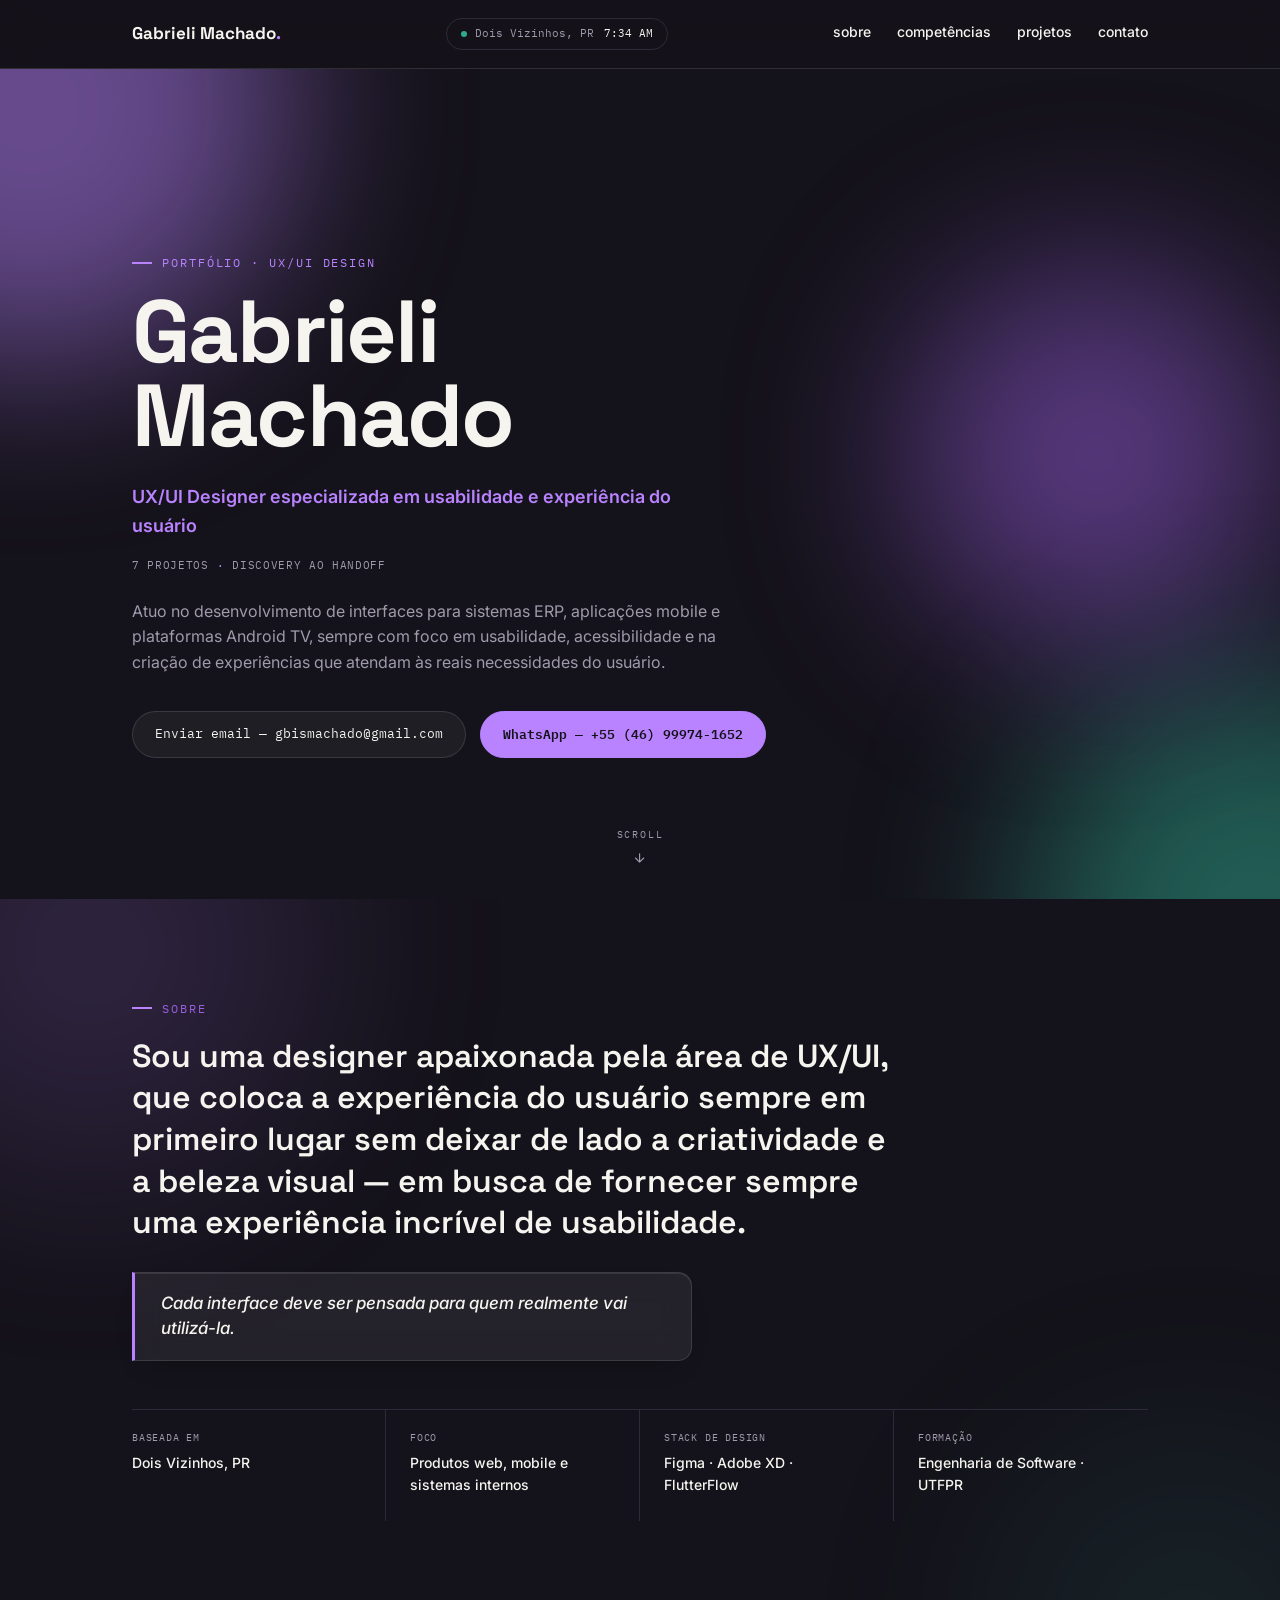
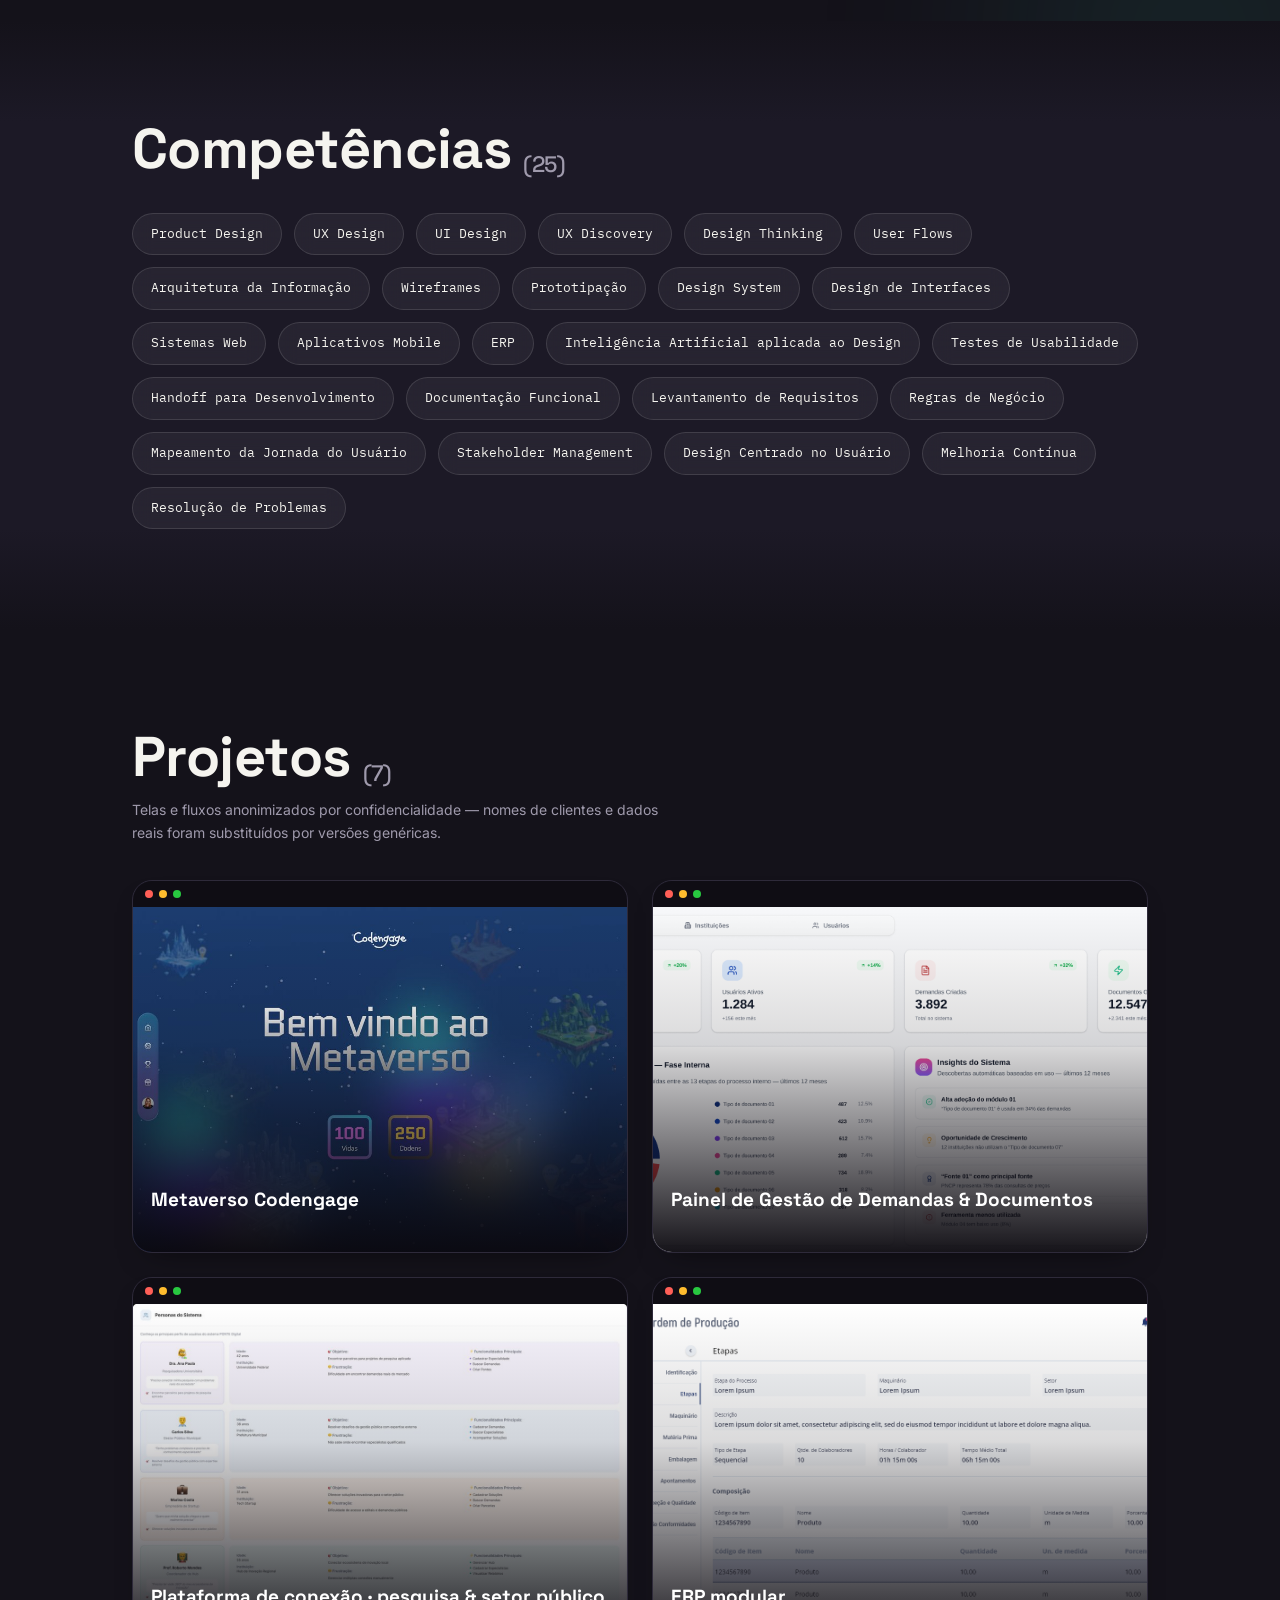
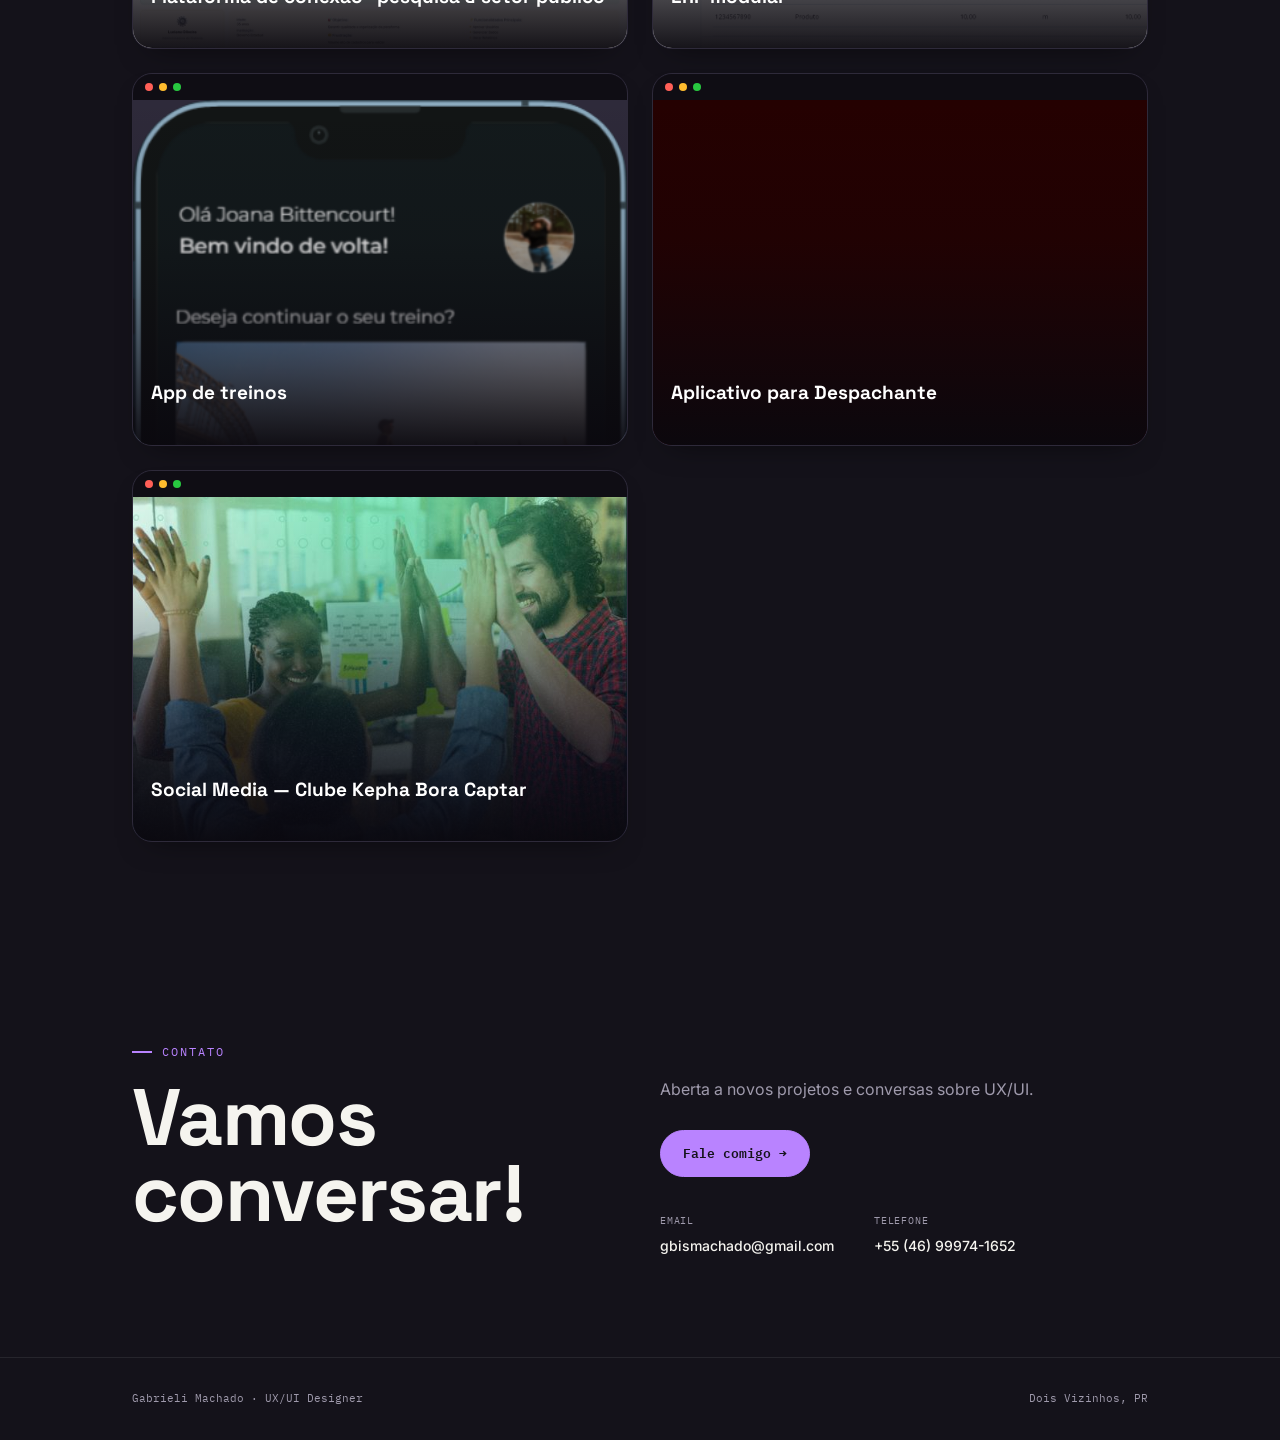
==== index.html @ b2d5ffd6 "atualizações" ====
<!DOCTYPE html>
<html lang="pt-BR">
<head>
<meta charset="UTF-8">
<meta name="viewport" content="width=device-width, initial-scale=1.0">
<title>Gabrieli Machado — UX/UI Designer</title>
<link rel="icon" type="image/png" href="/favicon.png">
<link rel="preconnect" href="https://fonts.googleapis.com">
<link href="https://fonts.googleapis.com/css2?family=Space+Grotesk:wght@500;600;700&family=Inter:wght@400;500;600;700&family=IBM+Plex+Mono:wght@400;500&display=swap" rel="stylesheet">
<link rel="stylesheet" href="/styles.css">
</head>
<body>

<div class="page-veil is-active" id="pageVeil" aria-hidden="true"></div>

<header class="site-header">
  <div class="wrap header-inner">
    <div class="logo">Gabrieli Machado<span class="dot-accent">.</span></div>
    <div class="status-pill"><span class="pulse"></span>Dois Vizinhos, PR <span class="clock" id="clock">--:--</span></div>
    <button class="nav-toggle" id="navToggle" aria-label="Abrir menu" aria-expanded="false" aria-controls="siteNav"><span></span><span></span><span></span></button>
    <nav id="siteNav">
      <a href="#sobre">sobre</a>
      <a href="#competencias">competências</a>
      <a href="#projetos">projetos</a>
      <a href="#contato">contato</a>
    </nav>
  </div>
  <div class="scroll-progress" aria-hidden="true"><span class="scroll-progress-bar"></span></div>
</header>

<section id="hero" class="hero hero-dark">
  <div class="hero-mesh" aria-hidden="true">
    <span class="mesh-blob mesh-blob--1"></span>
    <span class="mesh-blob mesh-blob--2"></span>
    <span class="mesh-blob mesh-blob--3"></span>
  </div>
  <div class="hero-spotlight" aria-hidden="true"></div>
  <div class="tool-cards" aria-hidden="true">
    <div class="tool-scene">
      <div class="tool-col">
        <div class="tool-track tool-track--up">
          <div class="tool-card" style="--i:0"><div class="tool-card-inner"><div class="tool-icon">Fg</div><span class="tool-label">Figma</span></div></div>
          <div class="tool-card" style="--i:1"><div class="tool-card-inner"><div class="tool-icon">Xd</div><span class="tool-label">Adobe XD</span></div></div>
          <div class="tool-card" style="--i:2"><div class="tool-card-inner"><div class="tool-icon">Ff</div><span class="tool-label">FlutterFlow</span></div></div>
          <div class="tool-card" style="--i:3"><div class="tool-card-inner"><div class="tool-icon">Fg</div><span class="tool-label">Figma</span></div></div>
          <div class="tool-card" style="--i:4"><div class="tool-card-inner"><div class="tool-icon">Xd</div><span class="tool-label">Adobe XD</span></div></div>
          <div class="tool-card" style="--i:5"><div class="tool-card-inner"><div class="tool-icon">Ff</div><span class="tool-label">FlutterFlow</span></div></div>
        </div>
      </div>
      <div class="tool-col">
        <div class="tool-track tool-track--down">
          <div class="tool-card" style="--i:0"><div class="tool-card-inner"><div class="tool-icon">Ps</div><span class="tool-label">Photoshop</span></div></div>
          <div class="tool-card" style="--i:1"><div class="tool-card-inner"><div class="tool-icon">&lt;/&gt;</div><span class="tool-label">HTML5 / CSS</span></div></div>
          <div class="tool-card" style="--i:2"><div class="tool-card-inner"><div class="tool-icon">Fg</div><span class="tool-label">Figma</span></div></div>
          <div class="tool-card" style="--i:3"><div class="tool-card-inner"><div class="tool-icon">Ps</div><span class="tool-label">Photoshop</span></div></div>
          <div class="tool-card" style="--i:4"><div class="tool-card-inner"><div class="tool-icon">&lt;/&gt;</div><span class="tool-label">HTML5 / CSS</span></div></div>
          <div class="tool-card" style="--i:5"><div class="tool-card-inner"><div class="tool-icon">Fg</div><span class="tool-label">Figma</span></div></div>
        </div>
      </div>
    </div>
  </div>
  <div class="wrap hero-content">
    <div class="eyebrow light hero-in" style="--d:0">Portfólio · UX/UI Design</div>
    <h1 class="giant">
      <span class="split-line" style="--i:0"><span class="split-line-inner">Gabrieli</span></span>
      <span class="split-line" style="--i:1"><span class="split-line-inner">Machado</span></span>
    </h1>
    <p class="hero-role"><span class="split-word" style="--i:0"><span class="split-word-inner">UX/UI</span></span> <span class="split-word" style="--i:1"><span class="split-word-inner">Designer</span></span> <span class="split-word" style="--i:2"><span class="split-word-inner">especializada</span></span> <span class="split-word" style="--i:3"><span class="split-word-inner">em</span></span> <span class="split-word" style="--i:4"><span class="split-word-inner">usabilidade</span></span> <span class="split-word" style="--i:5"><span class="split-word-inner">e</span></span> <span class="split-word" style="--i:6"><span class="split-word-inner">experiência</span></span> <span class="split-word" style="--i:7"><span class="split-word-inner">do</span></span> <span class="split-word" style="--i:8"><span class="split-word-inner">usuário</span></span></p>
    <div class="hero-credibility">7 projetos <span class="sep">·</span> Discovery ao Handoff</div>
    <p class="hero-lede hero-in" style="--d:6">Atuo no desenvolvimento de interfaces para sistemas ERP, aplicações mobile e plataformas Android TV, sempre com foco em usabilidade, acessibilidade e na criação de experiências que atendam às reais necessidades do usuário.</p>
    <div class="hero-links hero-in" style="--d:7">
      <a class="pill-btn" href="mailto:gbismachado@gmail.com" target="_blank">Enviar email — gbismachado@gmail.com</a>
      <a class="pill-btn primary" href="https://wa.me/5546999741652" target="_blank" rel="noopener noreferrer">WhatsApp — +55 (46) 99974-1652</a>
    </div>
  </div>
  <a class="scroll-cue" href="#sobre" aria-label="Rolar até a seção Sobre">
    <span>scroll</span>
    <svg width="14" height="14" viewBox="0 0 24 24" fill="none" stroke="currentColor" stroke-width="2" stroke-linecap="round" stroke-linejoin="round"><path d="M12 5v14M5 12l7 7 7-7"/></svg>
  </a>
</section>

<section id="sobre" class="sobre-aura">
  <span class="aura aura--1" aria-hidden="true"></span>
  <span class="aura aura--2" aria-hidden="true"></span>
  <div class="wrap reveal">
    <div class="eyebrow">Sobre</div>
    <p class="statement">Sou uma designer apaixonada pela área de UX/UI, que coloca a experiência do usuário sempre em primeiro lugar sem deixar de lado a criatividade e a beleza visual — em busca de fornecer sempre uma experiência incrível de usabilidade.</p>

    <blockquote class="pull-quote">Cada interface deve ser pensada para quem realmente vai utilizá-la.</blockquote>

    <div class="info-row">
      <div class="info-item">
        <div class="info-label">Baseada em</div>
        <div class="info-value">Dois Vizinhos, PR</div>
      </div>
      <div class="info-item">
        <div class="info-label">Foco</div>
        <div class="info-value">Produtos web, mobile e sistemas internos</div>
      </div>
      <div class="info-item">
        <div class="info-label">Stack de design</div>
        <div class="info-value">Figma · Adobe XD · FlutterFlow</div>
      </div>
      <div class="info-item">
        <div class="info-label">Formação</div>
        <div class="info-value">Engenharia de Software · UTFPR</div>
      </div>
    </div>
  </div>
</section>

<section id="competencias" class="competencias">
  <div class="wrap reveal">
    <div class="section-heading"><h2>Competências <span class="count">(25)</span></h2></div>
    <div class="chip-cloud">
      <div class="skill-chip">Product Design</div>
      <div class="skill-chip">UX Design</div>
      <div class="skill-chip">UI Design</div>
      <div class="skill-chip">UX Discovery</div>
      <div class="skill-chip">Design Thinking</div>
      <div class="skill-chip">User Flows</div>
      <div class="skill-chip">Arquitetura da Informação</div>
      <div class="skill-chip">Wireframes</div>
      <div class="skill-chip">Prototipação</div>
      <div class="skill-chip">Design System</div>
      <div class="skill-chip">Design de Interfaces</div>
      <div class="skill-chip">Sistemas Web</div>
      <div class="skill-chip">Aplicativos Mobile</div>
      <div class="skill-chip">ERP</div>
      <div class="skill-chip">Inteligência Artificial aplicada ao Design</div>
      <div class="skill-chip">Testes de Usabilidade</div>
      <div class="skill-chip">Handoff para Desenvolvimento</div>
      <div class="skill-chip">Documentação Funcional</div>
      <div class="skill-chip">Levantamento de Requisitos</div>
      <div class="skill-chip">Regras de Negócio</div>
      <div class="skill-chip">Mapeamento da Jornada do Usuário</div>
      <div class="skill-chip">Stakeholder Management</div>
      <div class="skill-chip">Design Centrado no Usuário</div>
      <div class="skill-chip">Melhoria Contínua</div>
      <div class="skill-chip">Resolução de Problemas</div>
    </div>
  </div>
</section>

<section id="projetos" class="projetos">
  <div class="wrap reveal">
    <div class="section-heading"><h2>Projetos <span class="count">(7)</span></h2></div>
    <p class="section-sub">Telas e fluxos anonimizados por confidencialidade — nomes de clientes e dados reais foram substituídos por versões genéricas.</p>

    <div class="tile-grid">
      <a class="tile reveal" data-cat="live" href="/projetos/metaverso-codengage/" data-transition>
        <div class="tile-media">
          <div class="tile-browserbar"><span></span><span></span><span></span></div>
          <div class="tile-shot"><img loading="lazy" decoding="async" src="[data-uri]" alt="Metaverso Codengage — sistema de gamificação interna"><div class="tile-scrim"></div></div>
          <div class="tile-caption">
            <span class="tile-name">Metaverso Codengage</span>
            <span class="tile-view">Ver case <svg width="13" height="13" viewBox="0 0 24 24" fill="none" stroke="currentColor" stroke-width="2" stroke-linecap="round" stroke-linejoin="round"><path d="M5 12h14M13 6l6 6-6 6"/></svg></span>
          </div>
        </div>
      </a>
      <a class="tile reveal" data-cat="live" href="/projetos/gestao-demandas-documentos/" data-transition>
        <div class="tile-media">
          <div class="tile-browserbar"><span></span><span></span><span></span></div>
          <div class="tile-shot"><img loading="lazy" decoding="async" src="[data-uri]" alt="Painel de Gestão de Demandas & Documentos"><div class="tile-scrim"></div></div>
          <div class="tile-caption">
            <span class="tile-name">Painel de Gestão de Demandas &amp; Documentos</span>
            <span class="tile-view">Ver case <svg width="13" height="13" viewBox="0 0 24 24" fill="none" stroke="currentColor" stroke-width="2" stroke-linecap="round" stroke-linejoin="round"><path d="M5 12h14M13 6l6 6-6 6"/></svg></span>
          </div>
        </div>
      </a>
      <a class="tile reveal" data-cat="concept" href="/projetos/conexao-pesquisa-setor-publico/" data-transition>
        <div class="tile-media">
          <div class="tile-browserbar"><span></span><span></span><span></span></div>
          <div class="tile-shot"><img loading="lazy" decoding="async" src="[data-uri]" alt="Plataforma de conexão entre pesquisa e setor público"><div class="tile-scrim"></div></div>
          <div class="tile-caption">
            <span class="tile-name">Plataforma de conexão · pesquisa &amp; setor público</span>
            <span class="tile-view">Ver case <svg width="13" height="13" viewBox="0 0 24 24" fill="none" stroke="currentColor" stroke-width="2" stroke-linecap="round" stroke-linejoin="round"><path d="M5 12h14M13 6l6 6-6 6"/></svg></span>
          </div>
        </div>
      </a>
      <a class="tile reveal" data-cat="concept" href="/projetos/erp-modular/" data-transition>
        <div class="tile-media">
          <div class="tile-browserbar"><span></span><span></span><span></span></div>
          <div class="tile-shot"><img loading="lazy" decoding="async" src="[data-uri]" alt="ERP modular — da produção ao atendimento"><div class="tile-scrim"></div></div>
          <div class="tile-caption">
            <span class="tile-name">ERP modular</span>
            <span class="tile-view">Ver case <svg width="13" height="13" viewBox="0 0 24 24" fill="none" stroke="currentColor" stroke-width="2" stroke-linecap="round" stroke-linejoin="round"><path d="M5 12h14M13 6l6 6-6 6"/></svg></span>
          </div>
        </div>
      </a>
      <a class="tile reveal" data-cat="concept" href="/projetos/app-de-treinos/" data-transition>
        <div class="tile-media">
          <div class="tile-browserbar"><span></span><span></span><span></span></div>
          <div class="tile-shot"><img loading="lazy" decoding="async" src="[data-uri]" alt="App de treinos — fluxo completo"><div class="tile-scrim"></div></div>
          <div class="tile-caption">
            <span class="tile-name">App de treinos</span>
            <span class="tile-view">Ver case <svg width="13" height="13" viewBox="0 0 24 24" fill="none" stroke="currentColor" stroke-width="2" stroke-linecap="round" stroke-linejoin="round"><path d="M5 12h14M13 6l6 6-6 6"/></svg></span>
          </div>
        </div>
      </a>
      <a class="tile reveal" data-cat="concept" href="/projetos/app-despachante/" data-transition>
        <div class="tile-media">
          <div class="tile-browserbar"><span></span><span></span><span></span></div>
          <div class="tile-shot"><img loading="lazy" decoding="async" src="[data-uri]" alt="Aplicativo para Despachante — consulta e histórico de veículos"><div class="tile-scrim"></div></div>
          <div class="tile-caption">
            <span class="tile-name">Aplicativo para Despachante</span>
            <span class="tile-view">Ver case <svg width="13" height="13" viewBox="0 0 24 24" fill="none" stroke="currentColor" stroke-width="2" stroke-linecap="round" stroke-linejoin="round"><path d="M5 12h14M13 6l6 6-6 6"/></svg></span>
          </div>
        </div>
      </a>
      <a class="tile reveal" data-cat="social" href="/projetos/social-media-kepha/" data-transition>
        <div class="tile-media">
          <div class="tile-browserbar"><span></span><span></span><span></span></div>
          <div class="tile-shot"><img loading="lazy" decoding="async" src="[data-uri]" alt="Carrosséis de Instagram — Clube Kepha Bora Captar"><div class="tile-scrim"></div></div>
          <div class="tile-caption">
            <span class="tile-name">Social Media — Clube Kepha Bora Captar</span>
            <span class="tile-view">Ver case <svg width="13" height="13" viewBox="0 0 24 24" fill="none" stroke="currentColor" stroke-width="2" stroke-linecap="round" stroke-linejoin="round"><path d="M5 12h14M13 6l6 6-6 6"/></svg></span>
          </div>
        </div>
      </a>
    </div>

    
  </div>
</section>

<section id="contato" class="contato-dark">
  <div class="wrap contato-inner reveal">
    <div>
      <div class="eyebrow light">Contato</div>
      <h2 class="giant" style="font-size:clamp(40px,7vw,80px);">Vamos<br>conversar!</h2>
    </div>
    <div class="contato-info">
      <p>Aberta a novos projetos e conversas sobre UX/UI.</p>
      <div class="contato-links">
        <a class="pill-btn primary" href="https://wa.me/5546999741652" target="_blank" rel="noopener noreferrer">Fale comigo →</a>
      </div>
      <div class="contato-detail">
        <div>
          <div class="info-label light">Email</div>
          <div class="info-value">gbismachado@gmail.com</div>
        </div>
        <div>
          <div class="info-label light">Telefone</div>
          <div class="info-value">+55 (46) 99974-1652</div>
        </div>
      </div>
    </div>
  </div>
</section>

<footer class="site-footer">
  <div class="wrap">
    <span>Gabrieli Machado · UX/UI Designer</span>
    <span>Dois Vizinhos, PR</span>
  </div>
</footer>

<script src="/script.js"></script>

</body>
</html>
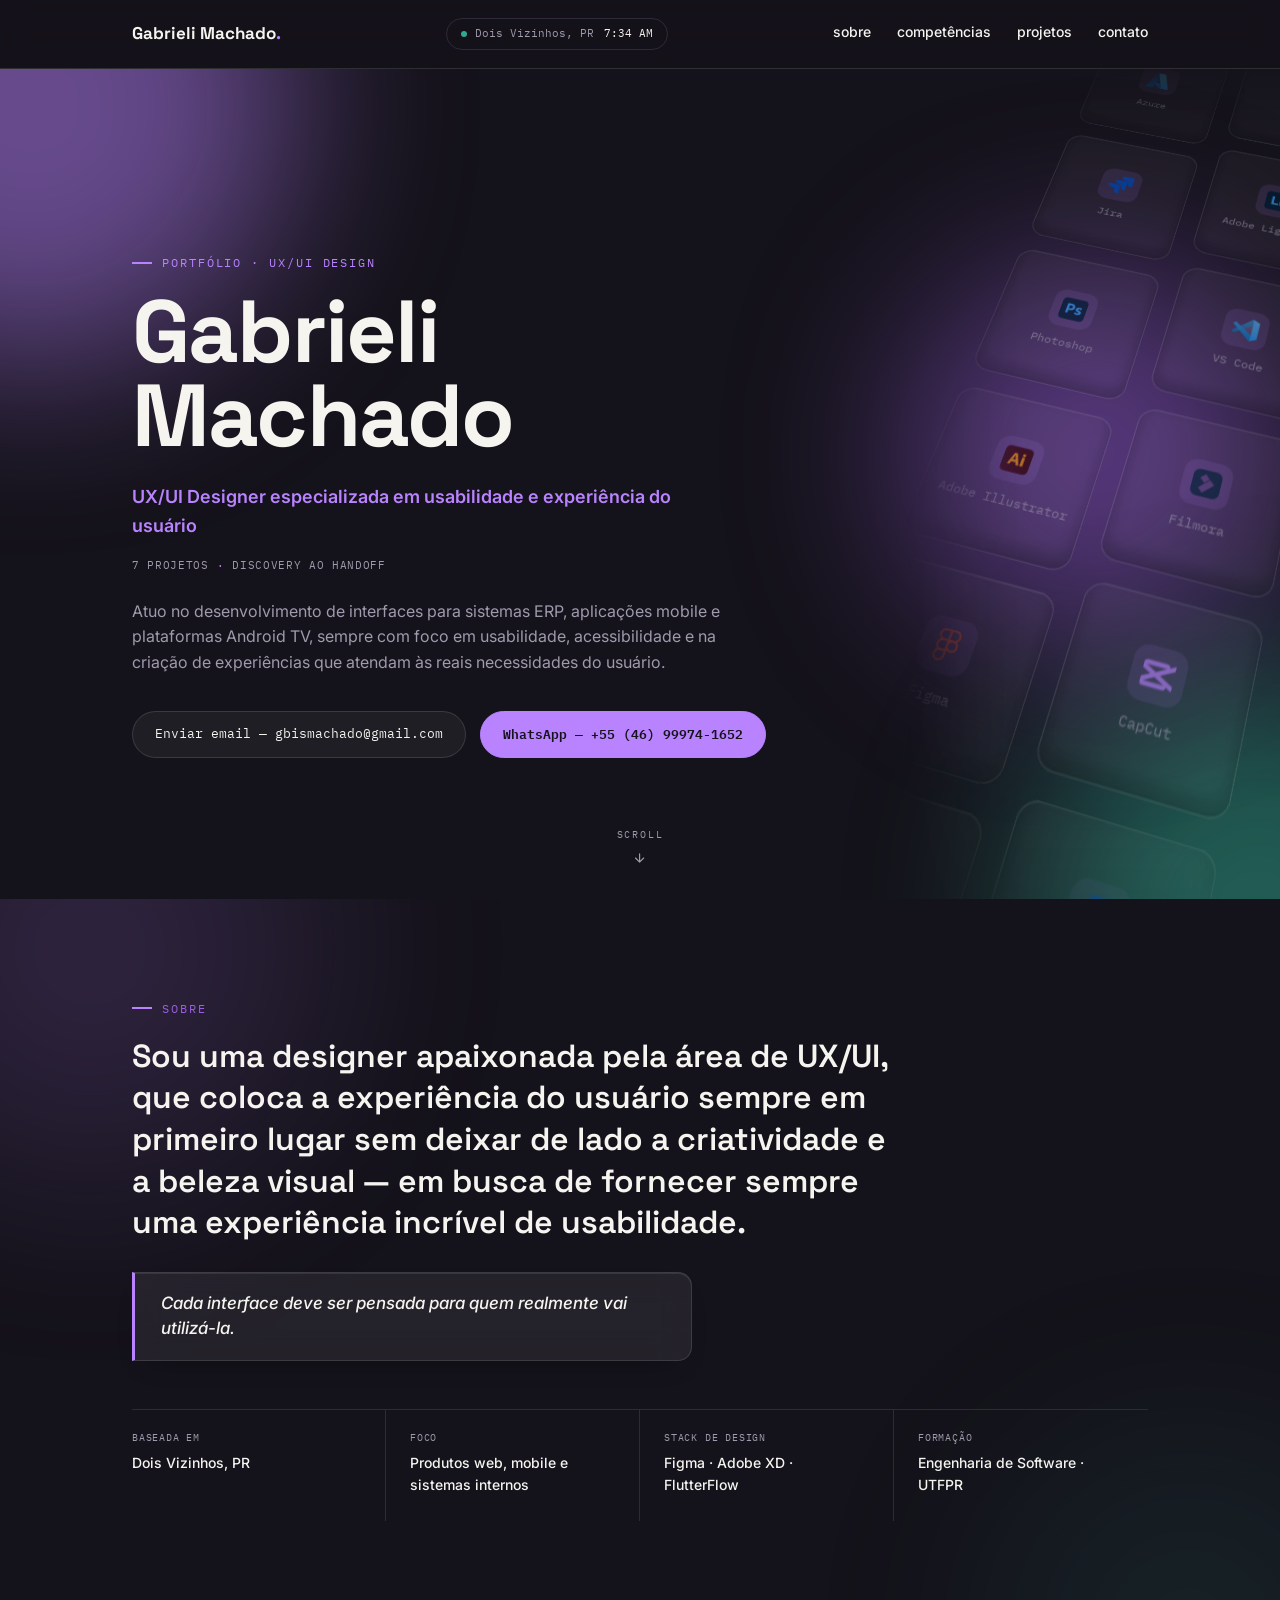
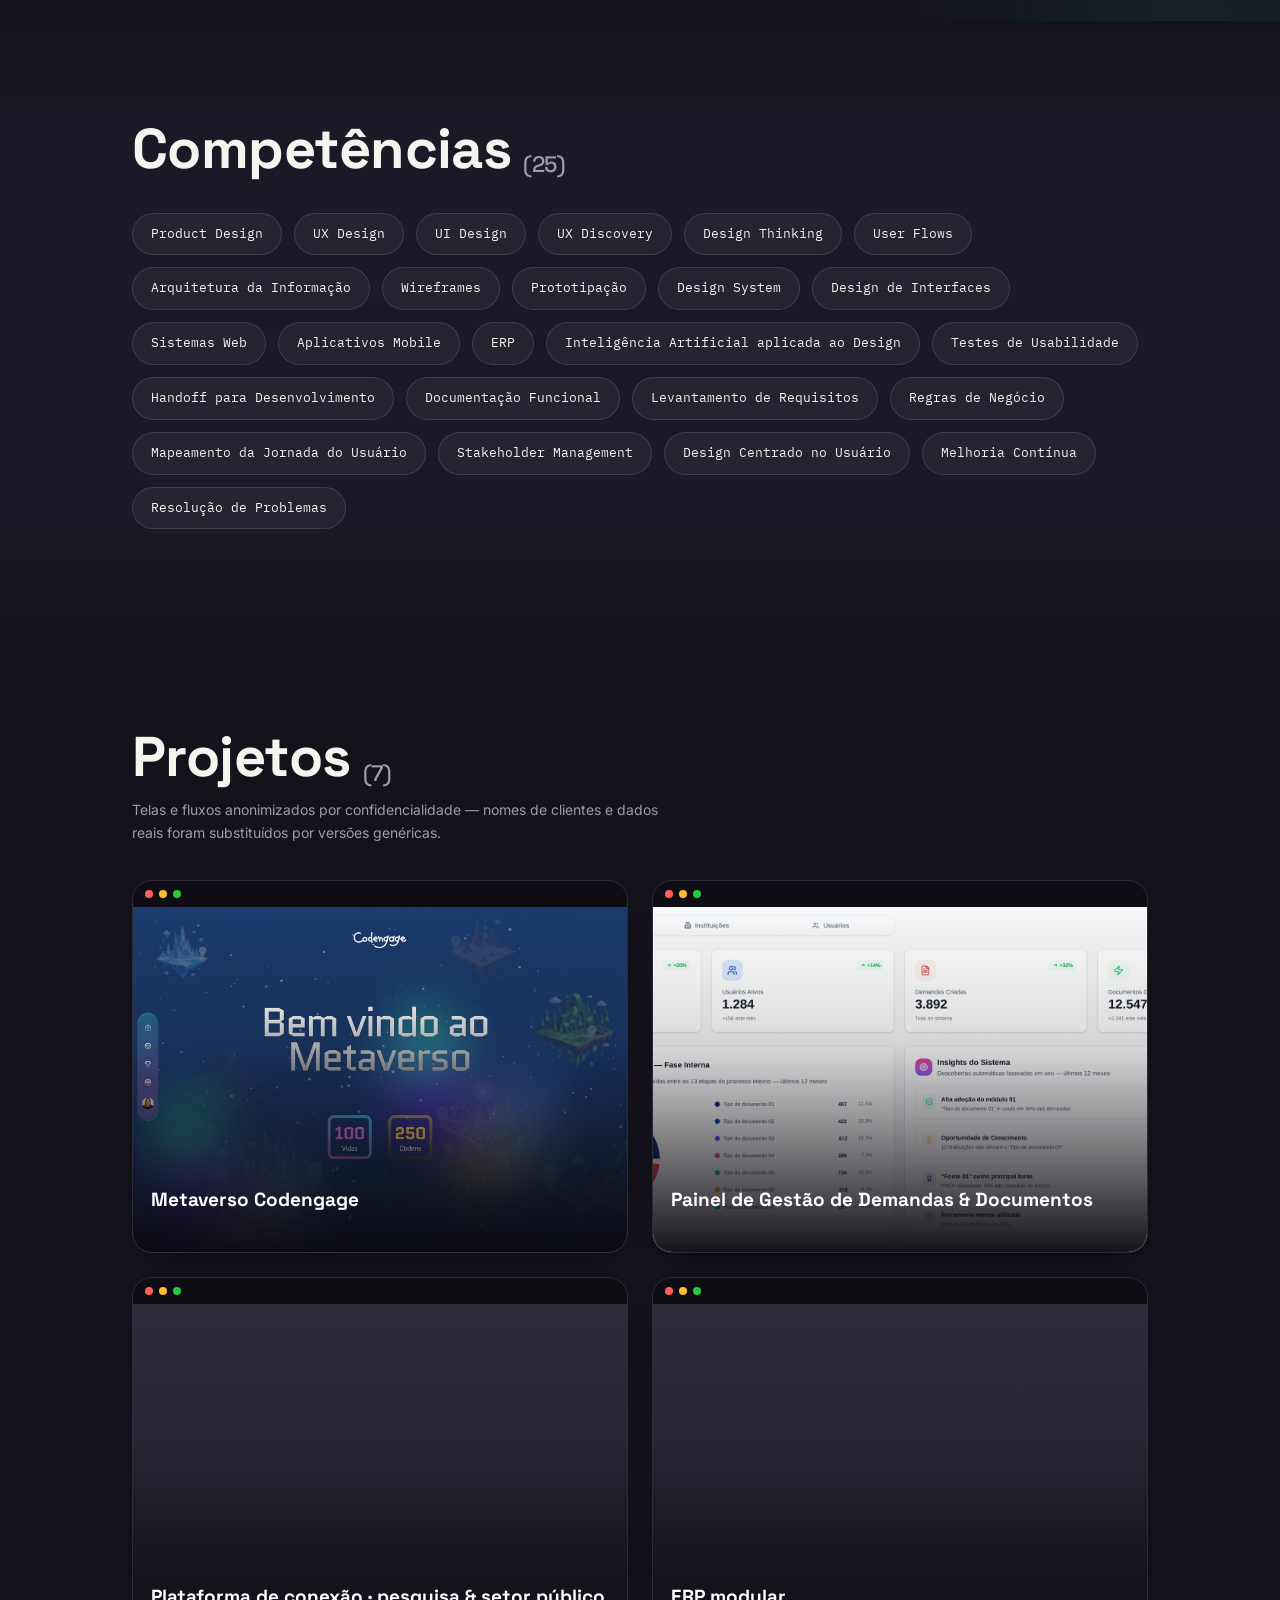
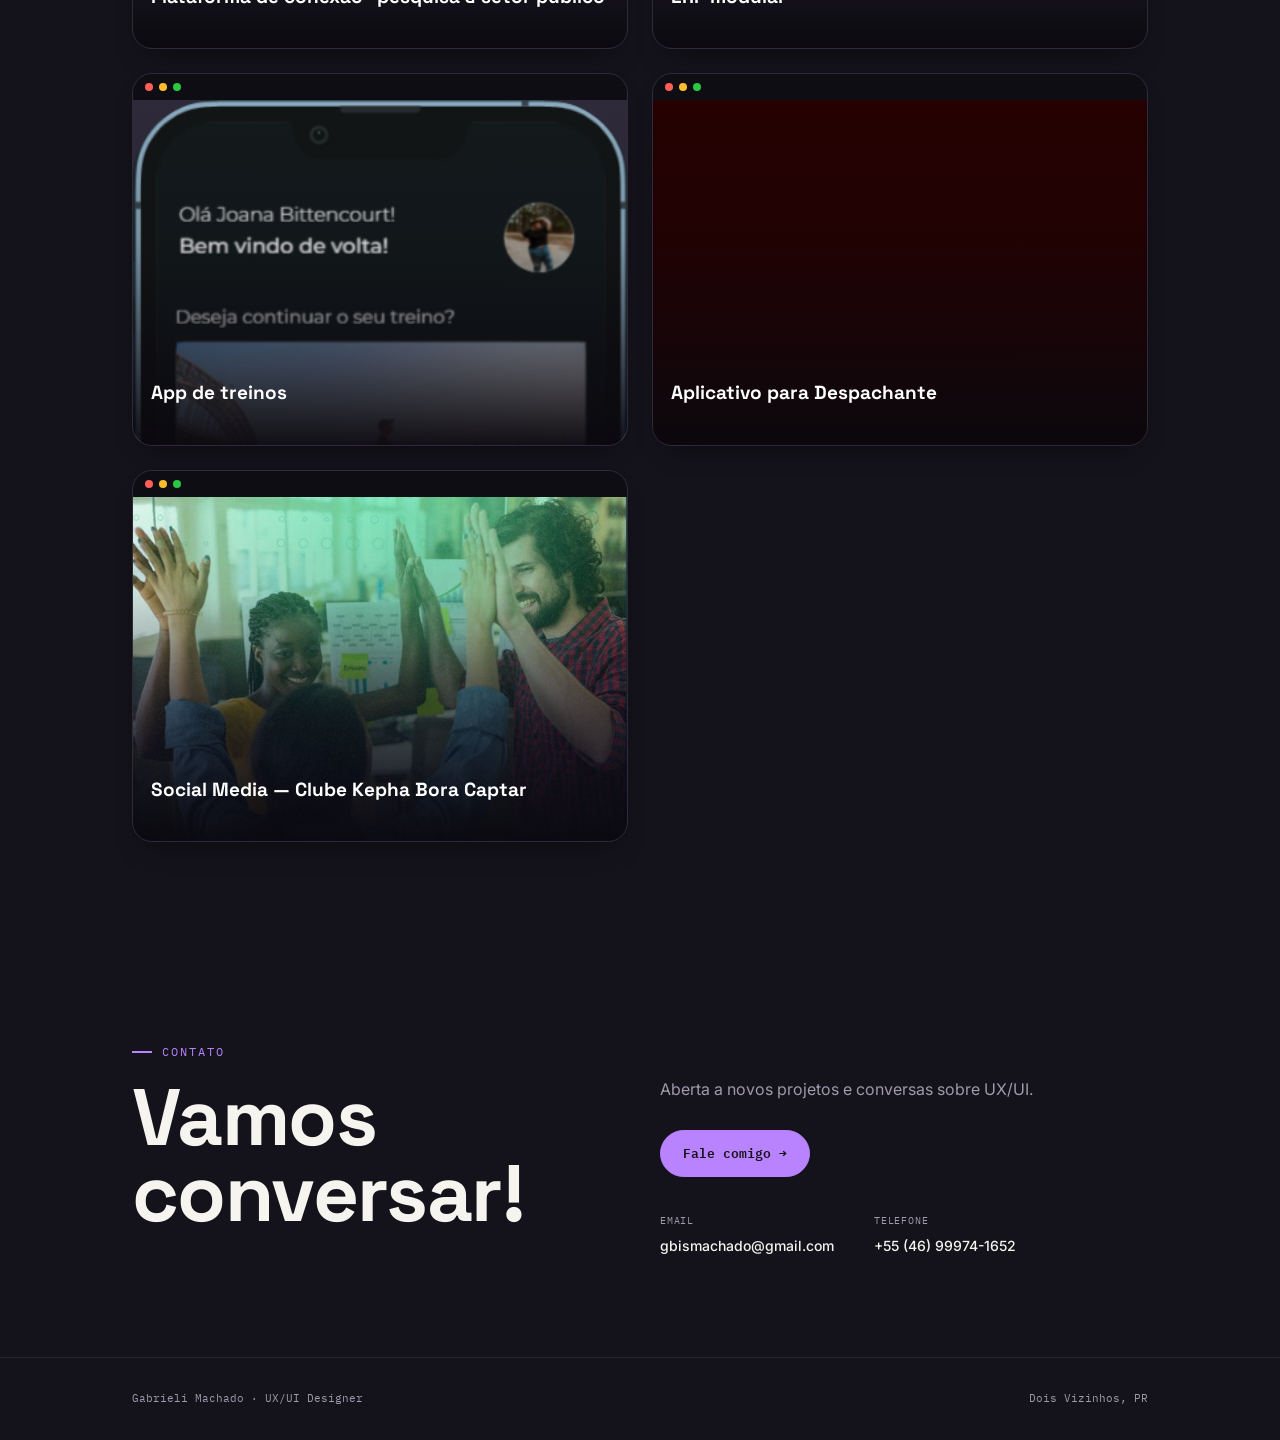
==== commit 4ae84be6: "atualizações" ====
--- a/index.html
+++ b/index.html
@@ -39,22 +39,25 @@
     <div class="tool-scene">
       <div class="tool-col">
         <div class="tool-track tool-track--up">
-          <div class="tool-card" style="--i:0"><div class="tool-card-inner"><div class="tool-icon">Fg</div><span class="tool-label">Figma</span></div></div>
-          <div class="tool-card" style="--i:1"><div class="tool-card-inner"><div class="tool-icon">Xd</div><span class="tool-label">Adobe XD</span></div></div>
-          <div class="tool-card" style="--i:2"><div class="tool-card-inner"><div class="tool-icon">Ff</div><span class="tool-label">FlutterFlow</span></div></div>
-          <div class="tool-card" style="--i:3"><div class="tool-card-inner"><div class="tool-icon">Fg</div><span class="tool-label">Figma</span></div></div>
-          <div class="tool-card" style="--i:4"><div class="tool-card-inner"><div class="tool-icon">Xd</div><span class="tool-label">Adobe XD</span></div></div>
-          <div class="tool-card" style="--i:5"><div class="tool-card-inner"><div class="tool-icon">Ff</div><span class="tool-label">FlutterFlow</span></div></div>
+          <div class="tool-card" style="--i:0"><div class="tool-card-inner"><div class="tool-icon"><img src="/assets/icons/figma.svg" alt="" loading="lazy"></div><span class="tool-label">Figma</span></div></div>
+          <div class="tool-card" style="--i:1"><div class="tool-card-inner"><div class="tool-icon"><img src="/assets/icons/adobe-xd.svg" alt="" loading="lazy"></div><span class="tool-label">Adobe XD</span></div></div>
+          <div class="tool-card" style="--i:2"><div class="tool-card-inner"><div class="tool-icon"><img src="/assets/icons/flutterflow.png" alt="" loading="lazy"></div><span class="tool-label">FlutterFlow</span></div></div>
+          <div class="tool-card" style="--i:3"><div class="tool-card-inner"><div class="tool-icon"><img src="/assets/icons/azure.svg" alt="" loading="lazy"></div><span class="tool-label">Azure</span></div></div>
+          <div class="tool-card" style="--i:4"><div class="tool-card-inner"><div class="tool-icon"><img src="/assets/icons/jira.svg" alt="" loading="lazy"></div><span class="tool-label">Jira</span></div></div>
+          <div class="tool-card" style="--i:5"><div class="tool-card-inner"><div class="tool-icon"><img src="/assets/icons/photoshop.svg" alt="" loading="lazy"></div><span class="tool-label">Photoshop</span></div></div>
+          <div class="tool-card" style="--i:6"><div class="tool-card-inner"><div class="tool-icon"><img src="/assets/icons/illustrator.svg" alt="" loading="lazy"></div><span class="tool-label">Adobe Illustrator</span></div></div>
         </div>
       </div>
       <div class="tool-col">
         <div class="tool-track tool-track--down">
-          <div class="tool-card" style="--i:0"><div class="tool-card-inner"><div class="tool-icon">Ps</div><span class="tool-label">Photoshop</span></div></div>
-          <div class="tool-card" style="--i:1"><div class="tool-card-inner"><div class="tool-icon">&lt;/&gt;</div><span class="tool-label">HTML5 / CSS</span></div></div>
-          <div class="tool-card" style="--i:2"><div class="tool-card-inner"><div class="tool-icon">Fg</div><span class="tool-label">Figma</span></div></div>
-          <div class="tool-card" style="--i:3"><div class="tool-card-inner"><div class="tool-icon">Ps</div><span class="tool-label">Photoshop</span></div></div>
-          <div class="tool-card" style="--i:4"><div class="tool-card-inner"><div class="tool-icon">&lt;/&gt;</div><span class="tool-label">HTML5 / CSS</span></div></div>
-          <div class="tool-card" style="--i:5"><div class="tool-card-inner"><div class="tool-icon">Fg</div><span class="tool-label">Figma</span></div></div>
+          <div class="tool-card" style="--i:0"><div class="tool-card-inner"><div class="tool-icon"><img src="/assets/icons/framer.svg" alt="" loading="lazy"></div><span class="tool-label">Framer</span></div></div>
+          <div class="tool-card" style="--i:1"><div class="tool-card-inner"><div class="tool-icon"><img src="/assets/icons/miro.svg" alt="" loading="lazy"></div><span class="tool-label">Miro</span></div></div>
+          <div class="tool-card" style="--i:2"><div class="tool-card-inner"><div class="tool-icon"><img src="/assets/icons/coreldraw.svg" alt="" loading="lazy"></div><span class="tool-label">CorelDraw</span></div></div>
+          <div class="tool-card" style="--i:3"><div class="tool-card-inner"><div class="tool-icon"><img src="/assets/icons/canva.svg" alt="" loading="lazy"></div><span class="tool-label">Canva</span></div></div>
+          <div class="tool-card" style="--i:4"><div class="tool-card-inner"><div class="tool-icon"><img src="/assets/icons/lightroom.svg" alt="" loading="lazy"></div><span class="tool-label">Adobe Lightroom</span></div></div>
+          <div class="tool-card" style="--i:5"><div class="tool-card-inner"><div class="tool-icon"><img src="/assets/icons/vscode.svg" alt="" loading="lazy"></div><span class="tool-label">VS Code</span></div></div>
+          <div class="tool-card" style="--i:6"><div class="tool-card-inner"><div class="tool-icon"><img src="/assets/icons/filmora.svg" alt="" loading="lazy"></div><span class="tool-label">Filmora</span></div></div>
+          <div class="tool-card" style="--i:7"><div class="tool-card-inner"><div class="tool-icon"><img src="/assets/icons/capcut.svg" alt="" loading="lazy"></div><span class="tool-label">CapCut</span></div></div>
         </div>
       </div>
     </div>
--- a/styles.css
+++ b/styles.css
@@ -224,83 +224,66 @@
   }
   .hero-dark:hover .hero-spotlight{opacity:1;}
 
-  /* Esteira de ferramentas desativada temporariamente - remover esta regra para reativar */
-  .tool-cards{display:none !important;}
-
   /* right-side hero composition: two columns of tool cards drifting past
-     each other (one up, one down) inside a tilted 3D "scene" — the tracks
-     themselves only translateY, the diagonal look comes purely from the
-     scene's own perspective/rotate transform, so the motion never fights
-     the text block */
+     each other (one up, one down) inside a tilted 3D "scene" — cards only
+     ever translateY (driven by JS, see script.js), the diagonal look comes
+     purely from the scene's own perspective/rotate transform, so the
+     motion never fights the text block */
   .tool-cards{
-    position:absolute;top:0;bottom:0;right:0;width:44%;z-index:0;pointer-events:auto;overflow:hidden;
+    position:absolute;top:-220px;bottom:-80px;right:-310px;width:calc(52% + 220px);
+    z-index:0;pointer-events:none;overflow:hidden;
     mask-image:
-      linear-gradient(90deg,transparent 0%,#000 38%),
-      linear-gradient(to bottom,transparent 0%,#000 14%,#000 86%,transparent 100%);
+      linear-gradient(90deg,transparent 0,transparent 200px,#000 320px),
+      linear-gradient(to bottom,transparent 0,transparent 200px,#000 300px,#000 84%,transparent 100%);
     mask-composite:intersect;
     -webkit-mask-image:
-      linear-gradient(90deg,transparent 0%,#000 38%),
-      linear-gradient(to bottom,transparent 0%,#000 14%,#000 86%,transparent 100%);
+      linear-gradient(90deg,transparent 0,transparent 200px,#000 320px),
+      linear-gradient(to bottom,transparent 0,transparent 200px,#000 300px,#000 84%,transparent 100%);
     -webkit-mask-composite:source-in;
   }
   .tool-scene{
-    width:100%;height:100%;display:flex;gap:16px;padding:0 12px;
+    width:100%;height:100%;display:flex;gap:20px;padding:0 12px 0 300px;
     transform-style:preserve-3d;transform-origin:50% 40%;
-    transform:perspective(1000px) rotateX(35deg) rotate(15deg) translate(var(--tx,0px),var(--ty,0px));
-    transition:transform .35s ease-out;
-  }
-  .tool-col{flex-shrink:0;width:118px;height:140%;position:relative;overflow:hidden;}
-  .tool-track{display:flex;flex-direction:column;gap:16px;position:absolute;left:0;right:0;top:0;}
-  .tool-track--up{margin-top:-20%;animation:trackUp 20s linear infinite;}
-  .tool-track--down{margin-top:-45%;animation:trackDown 24s linear infinite;}
-  @keyframes trackUp{from{transform:translateY(0);}to{transform:translateY(-50%);}}
-  @keyframes trackDown{from{transform:translateY(-50%);}to{transform:translateY(0);}}
-
-  /* pause the belt when the user hovers so they can read a card if they want */
-  .tool-cards:hover .tool-track--up,
-  .tool-cards:hover .tool-track--down{animation-play-state:paused;}
-
-  /* entrance: each card fades/slides in on its own, staggered by --i */
+    transform:perspective(1000px) rotateX(35deg) rotate(15deg);
+  }
+  .tool-col{flex-shrink:0;width:150px;height:140%;position:relative;overflow:hidden;}
+  /* a trilha não usa mais @keyframes: as posições de cada card são
+     calculadas quadro a quadro em JS (ver script.js) e recicladas assim
+     que saem da área visível — isso evita por completo o "salto" do
+     wrap-around de uma animação CSS em loop, porque nenhum card jamais
+     precisa pular de volta ao topo/fim: ele simplesmente reaparece do
+     outro lado antes de sair de vista */
+  .tool-track{position:absolute;left:0;right:0;top:0;}
   .tool-card{
-    width:100%;aspect-ratio:1;
-    opacity:0;transform:translateY(18px) scale(0.92);
-    animation:cardEnter .6s cubic-bezier(.2,.7,.3,1) forwards;
+    position:absolute;top:0;left:0;right:0;aspect-ratio:1;
+    opacity:0;animation:cardEnter .6s ease forwards;
     animation-delay:calc(var(--i,0) * 0.1s + 0.2s);
-  }
-  @keyframes cardEnter{to{opacity:0.65;transform:translateY(0) scale(1);}}
-
-  /* continuous float: lives on the inner element so it never fights the
-     one-shot entrance transform on the card itself */
+    will-change:transform;
+  }
+  @keyframes cardEnter{to{opacity:0.65;}}
+
   .tool-card-inner{
     display:flex;flex-direction:column;align-items:center;justify-content:center;gap:8px;
     width:100%;height:100%;border-radius:16px;text-align:center;
     background:rgba(255,255,255,0.06);border:1px solid var(--glass-border);
     box-shadow:inset 0 1px 0 rgba(255,255,255,0.08),inset 0 -8px 16px rgba(0,0,0,0.35);
-    animation:cardFloat 4s ease-in-out infinite;
-  }
-  @keyframes cardFloat{0%,100%{transform:translateY(0);}50%{transform:translateY(-10px);}}
-  .tool-card:nth-child(1) .tool-card-inner{animation-duration:4s;animation-delay:0s;}
-  .tool-card:nth-child(2) .tool-card-inner{animation-duration:5.5s;animation-delay:.6s;}
-  .tool-card:nth-child(3) .tool-card-inner{animation-duration:3.5s;animation-delay:1.2s;}
-  .tool-card:nth-child(4) .tool-card-inner{animation-duration:6s;animation-delay:.3s;}
-  .tool-card:nth-child(5) .tool-card-inner{animation-duration:4.5s;animation-delay:.9s;}
-  .tool-card:nth-child(6) .tool-card-inner{animation-duration:5s;animation-delay:1.5s;}
+  }
 
   .tool-icon{
-    width:34px;height:34px;border-radius:10px;flex:0 0 auto;
+    width:44px;height:44px;border-radius:12px;flex:0 0 auto;
     display:flex;align-items:center;justify-content:center;
-    font-family:'Space Grotesk',sans-serif;font-weight:700;font-size:12px;
     background:rgba(185,131,255,0.16);color:var(--accent);
   }
-  .tool-label{font-family:'IBM Plex Mono',monospace;font-size:10px;color:var(--muted);white-space:nowrap;}
+  .tool-icon img{width:26px;height:26px;object-fit:contain;}
+  .tool-label{font-family:'IBM Plex Mono',monospace;font-size:12px;color:var(--muted);white-space:nowrap;}
 
   @media(max-width:1000px){
     .tool-cards{display:none;}
   }
-  @media(prefers-reduced-motion:reduce){
-    .tool-track--up,.tool-track--down,.tool-card,.tool-card-inner{animation:none !important;}
-    .tool-card{opacity:0.65;transform:none;}
-  }
+  /* a esteira de ferramentas é puramente decorativa (aria-hidden) e o
+     movimento é o próprio conceito da peça, então ela roda mesmo com
+     prefers-reduced-motion ativo — as demais animações do site continuam
+     respeitando a preferência normalmente */
 
   .scroll-cue{
     position:absolute;left:50%;bottom:34px;transform:translateX(-50%);z-index:1;
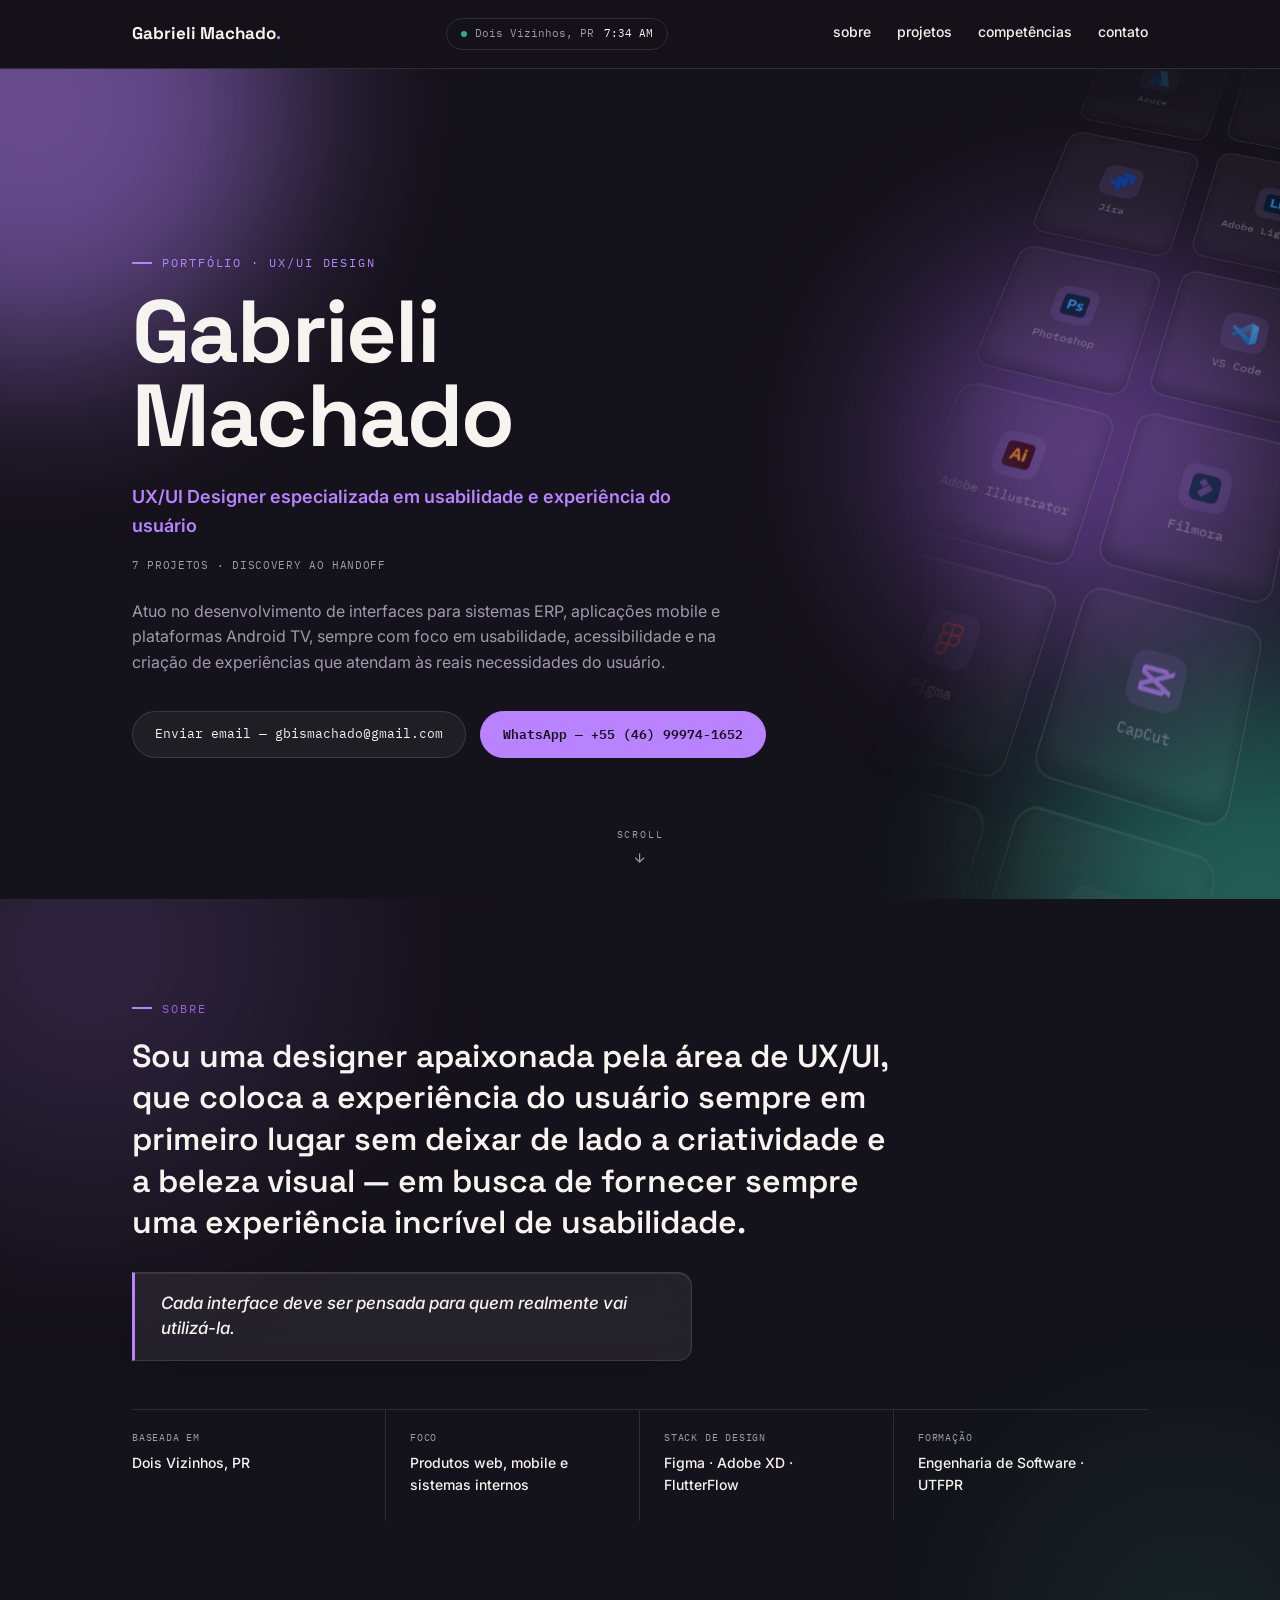
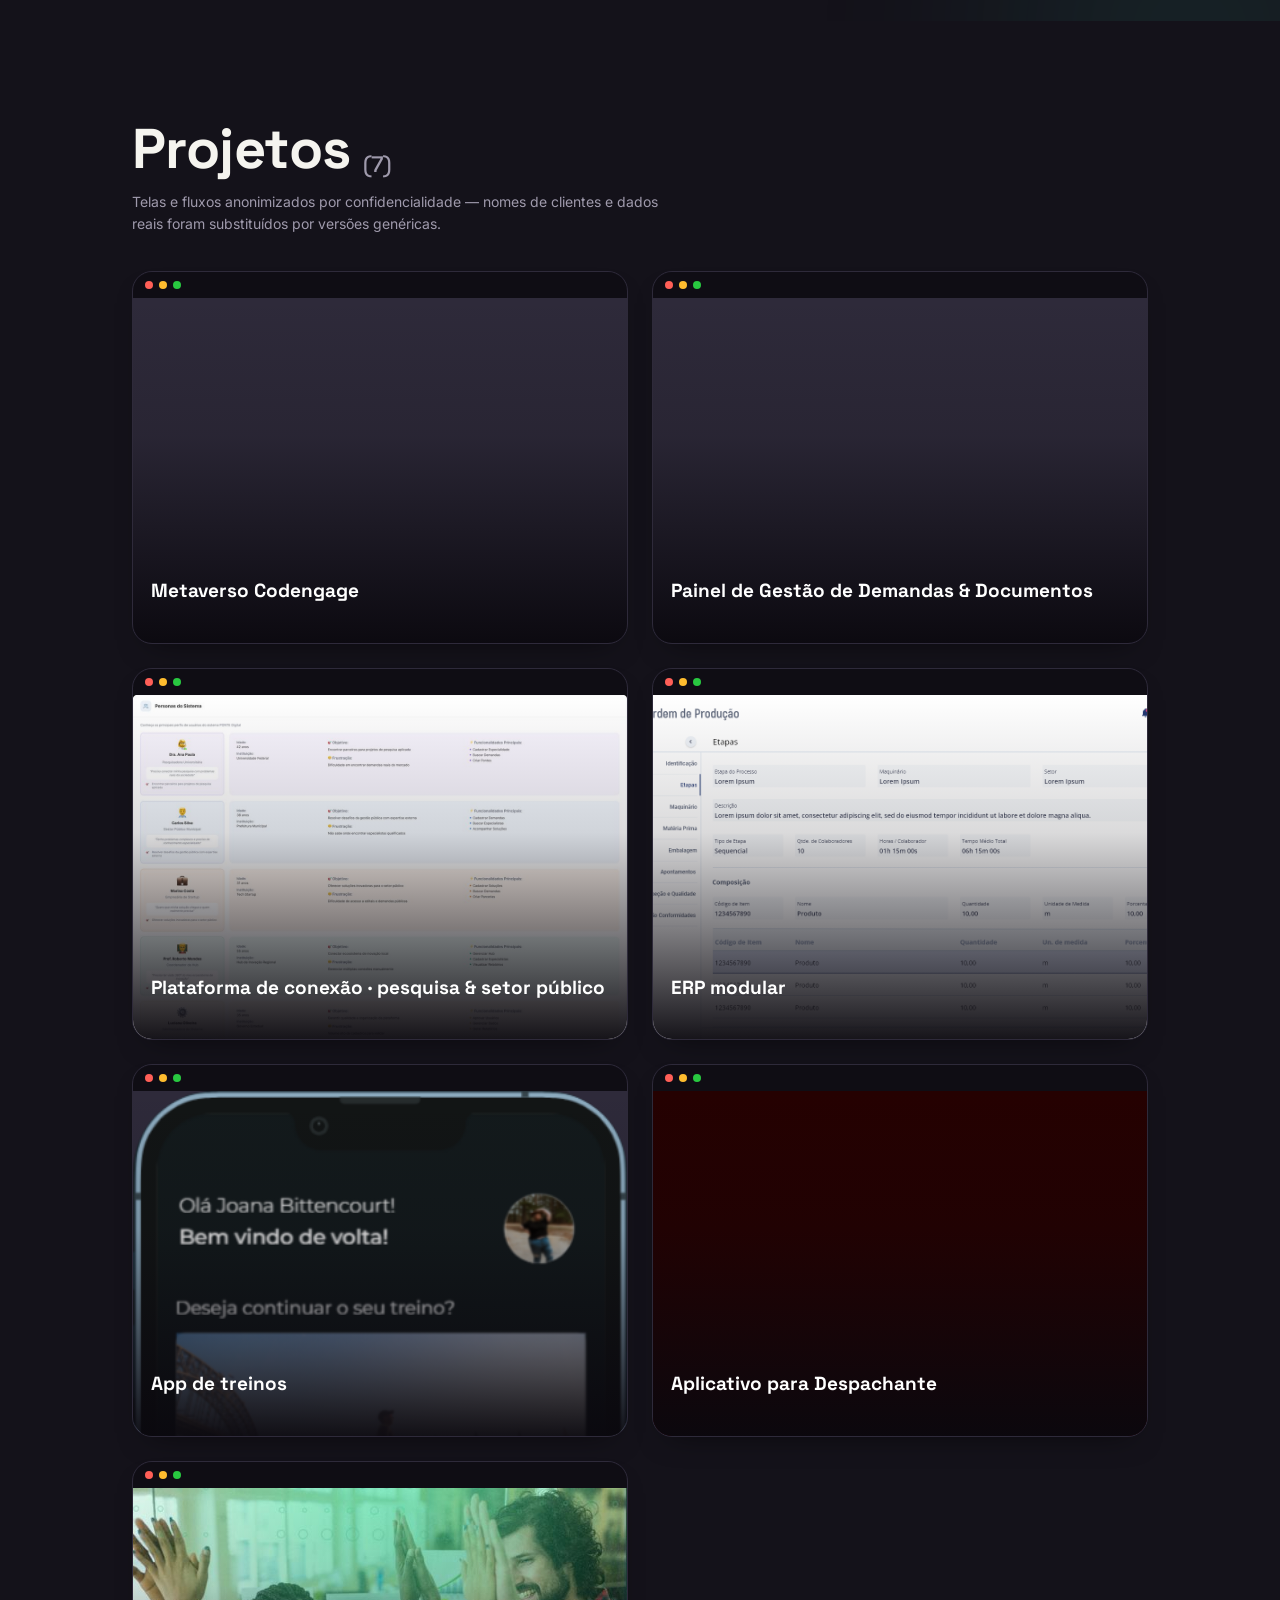
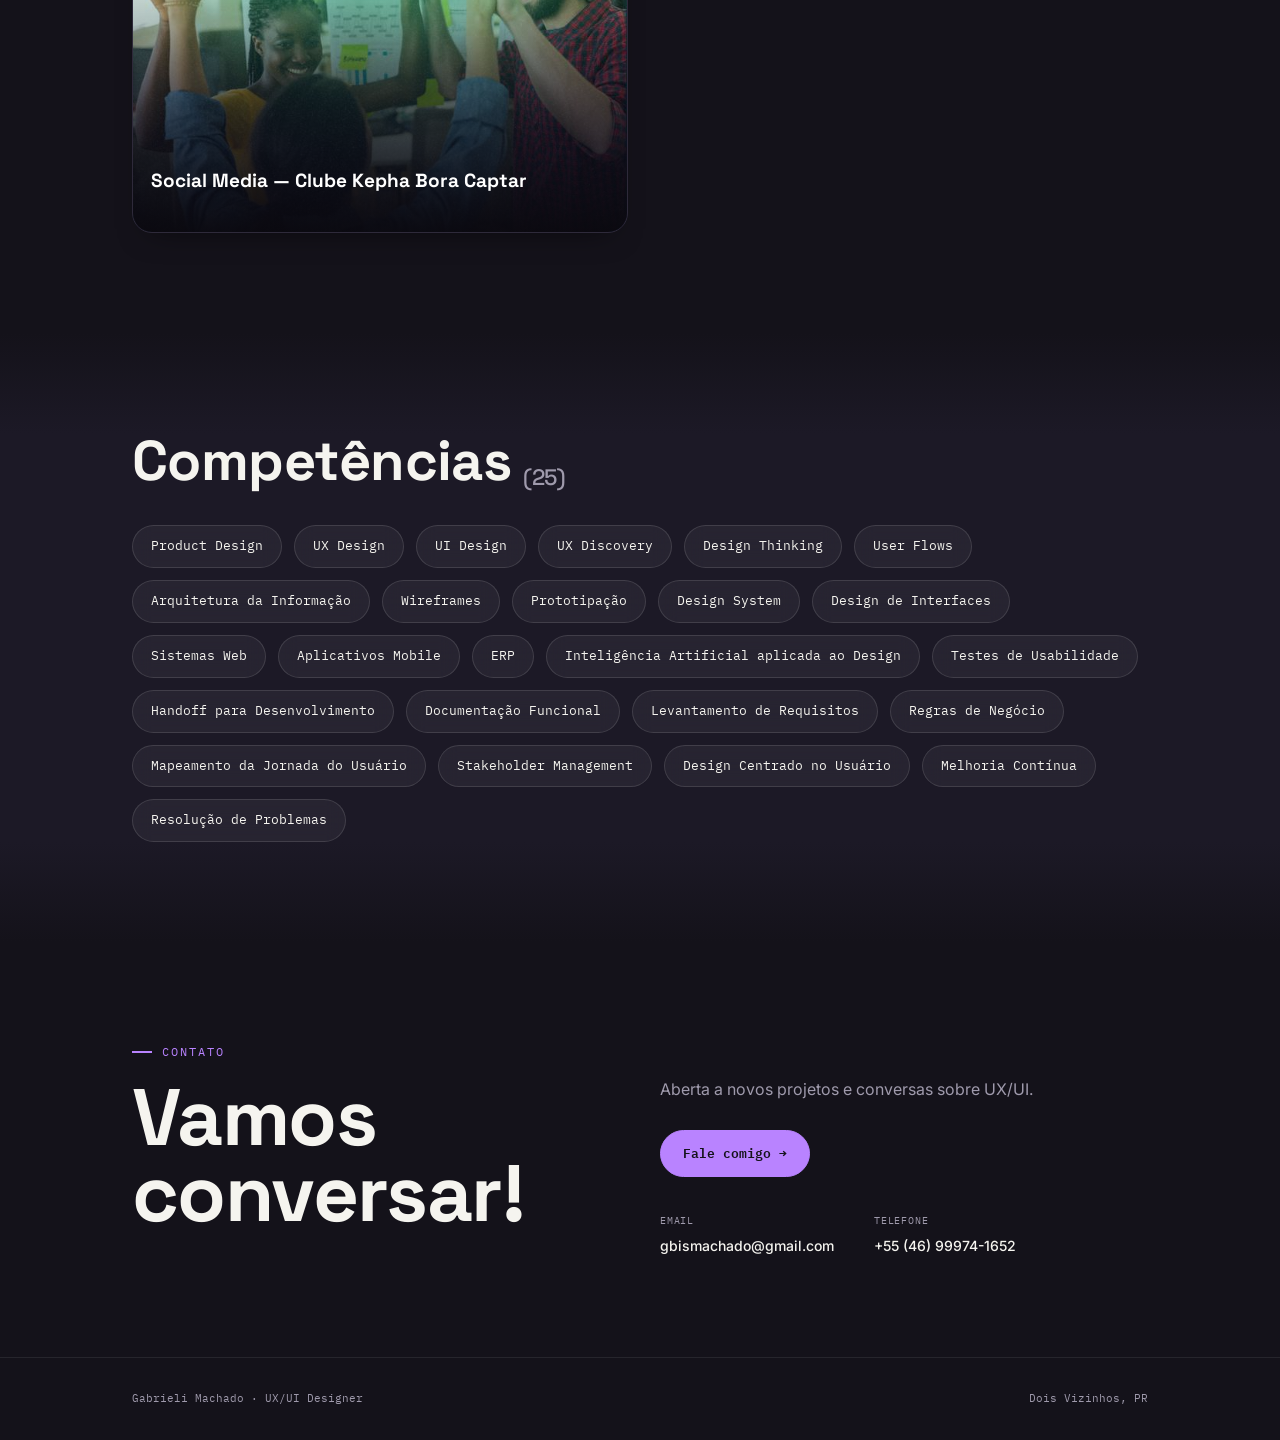
==== commit ad47e9c2: "att" ====
--- a/index.html
+++ b/index.html
@@ -20,8 +20,8 @@
     <button class="nav-toggle" id="navToggle" aria-label="Abrir menu" aria-expanded="false" aria-controls="siteNav"><span></span><span></span><span></span></button>
     <nav id="siteNav">
       <a href="#sobre">sobre</a>
+      <a href="#projetos">projetos</a>
       <a href="#competencias">competências</a>
-      <a href="#projetos">projetos</a>
       <a href="#contato">contato</a>
     </nav>
   </div>
@@ -109,6 +109,88 @@
         <div class="info-value">Engenharia de Software · UTFPR</div>
       </div>
     </div>
+  </div>
+</section>
+
+<section id="projetos" class="projetos">
+  <div class="wrap reveal">
+    <div class="section-heading"><h2>Projetos <span class="count">(7)</span></h2></div>
+    <p class="section-sub">Telas e fluxos anonimizados por confidencialidade — nomes de clientes e dados reais foram substituídos por versões genéricas.</p>
+
+    <div class="tile-grid">
+      <a class="tile reveal" data-cat="live" href="/projetos/metaverso-codengage/" data-transition>
+        <div class="tile-media">
+          <div class="tile-browserbar"><span></span><span></span><span></span></div>
+          <div class="tile-shot"><img loading="lazy" decoding="async" src="[data-uri]